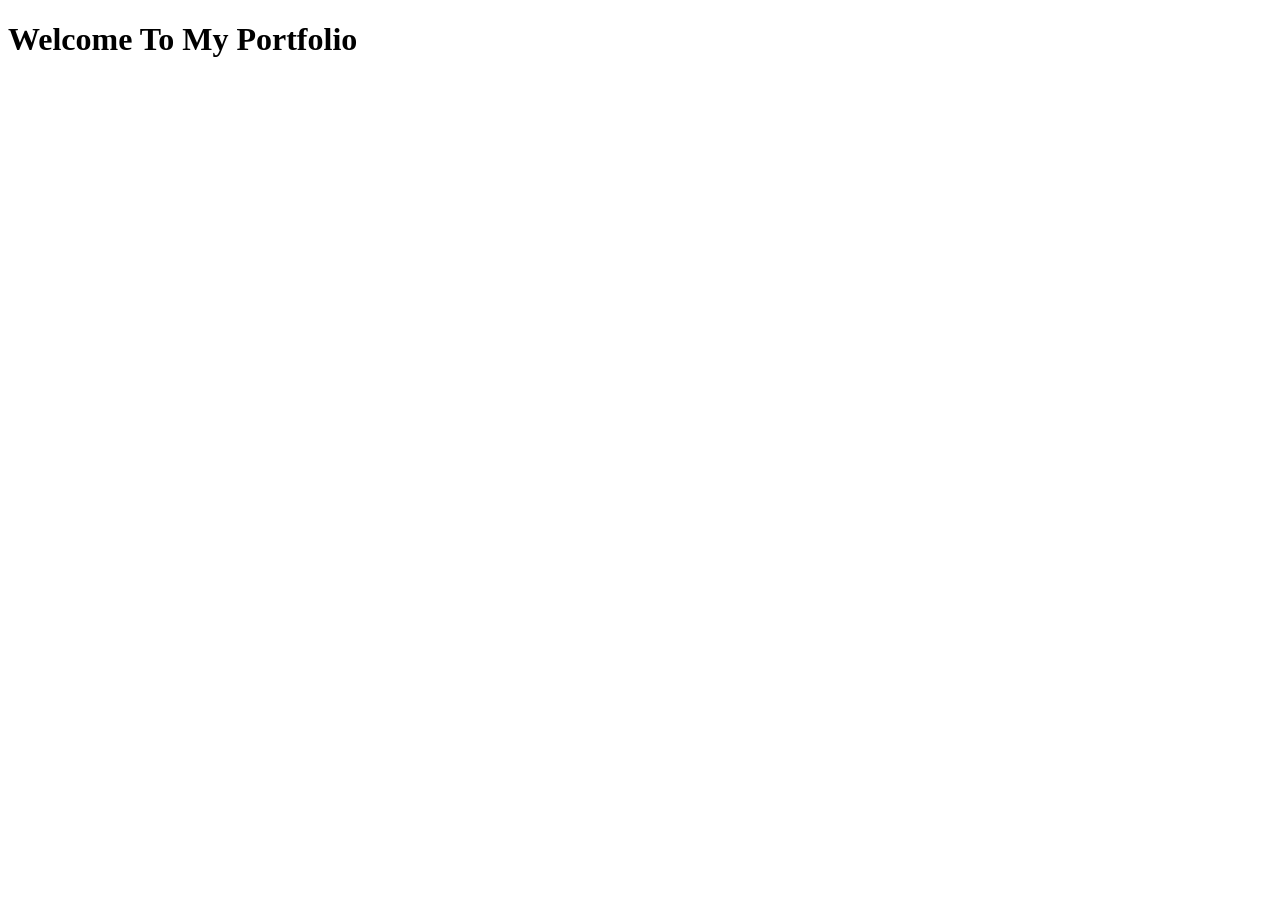
==== docs/index.html @ 884fb928 "Rename MyPortfolio/docs/index.html to docs/index.html" ====
<!DOCTYPE html>
<html lang="en">
<head>
    <meta charset="UTF-8">
    <meta name="viewport" content="width=device-width, initial-scale=1.0">
    <title>Document</title>
</head>
<body>
    <h1>Welcome To My Portfolio</h1>
</body>
</html>
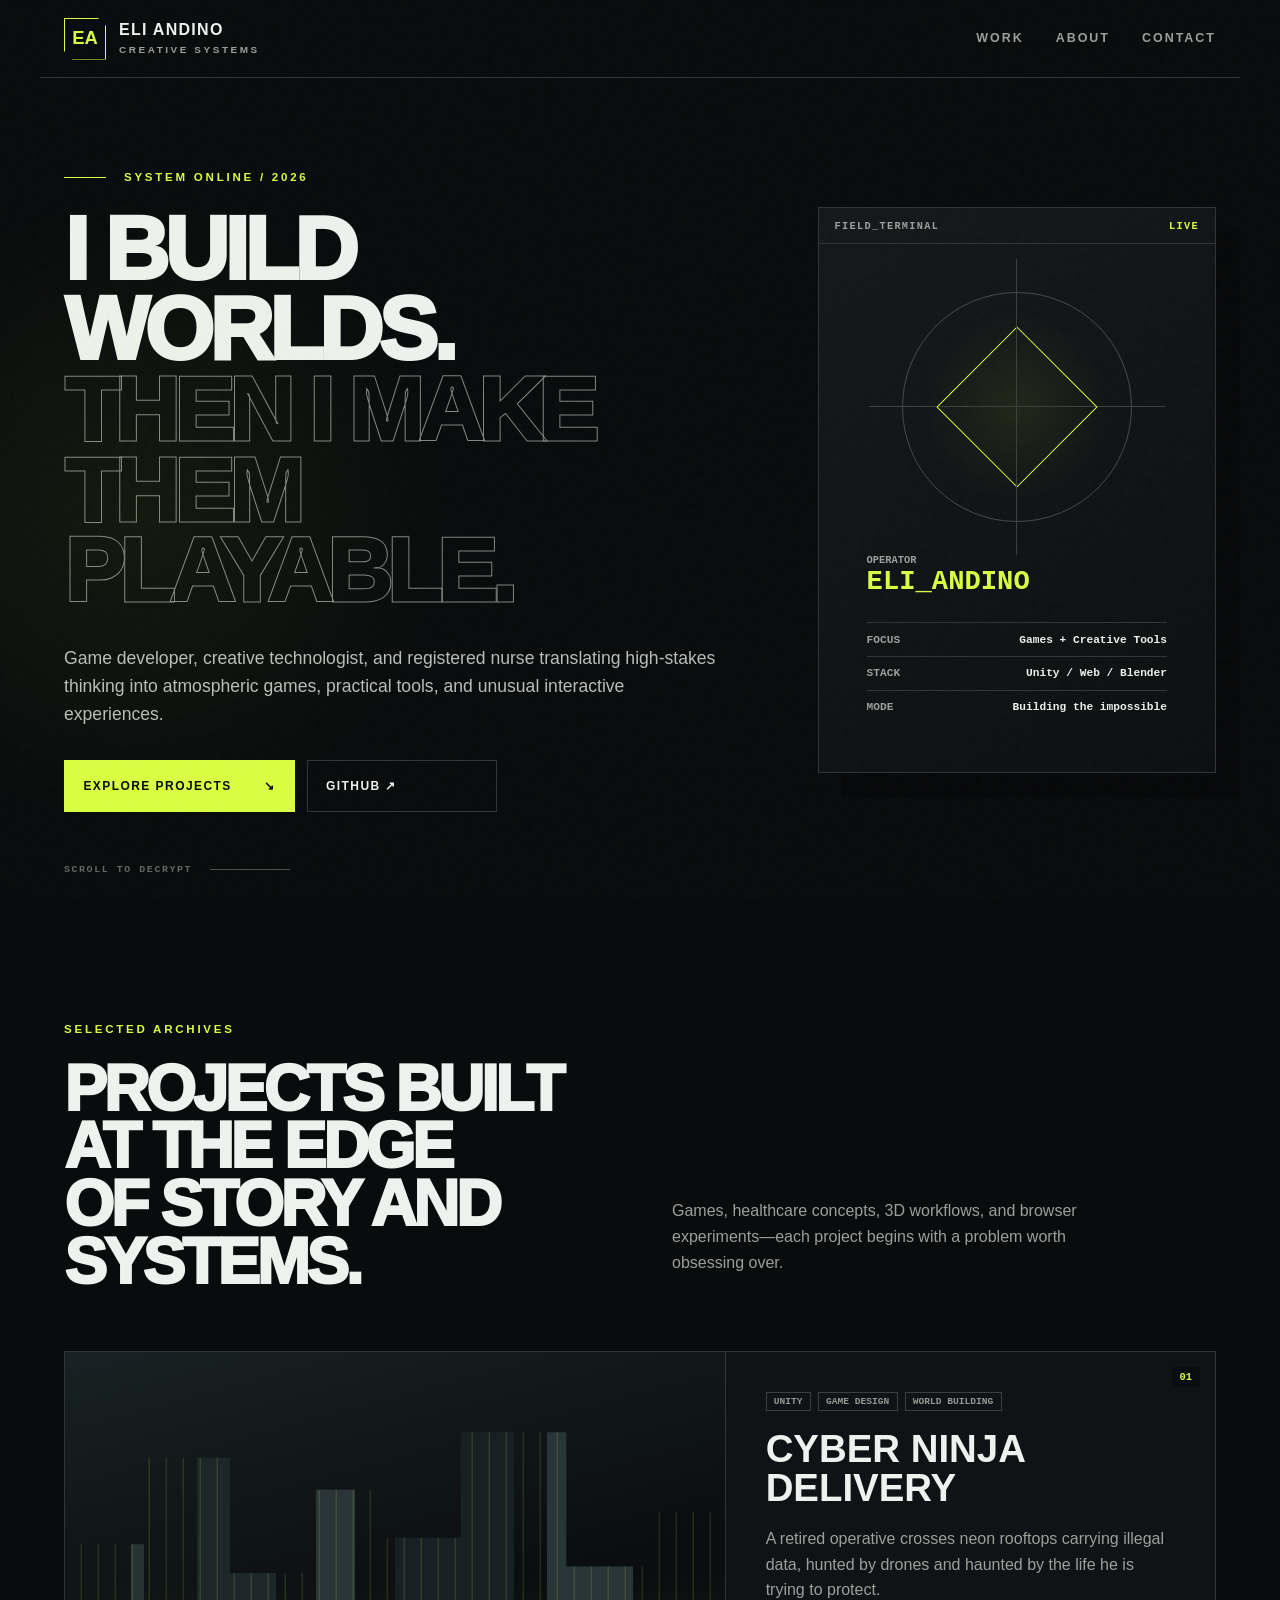
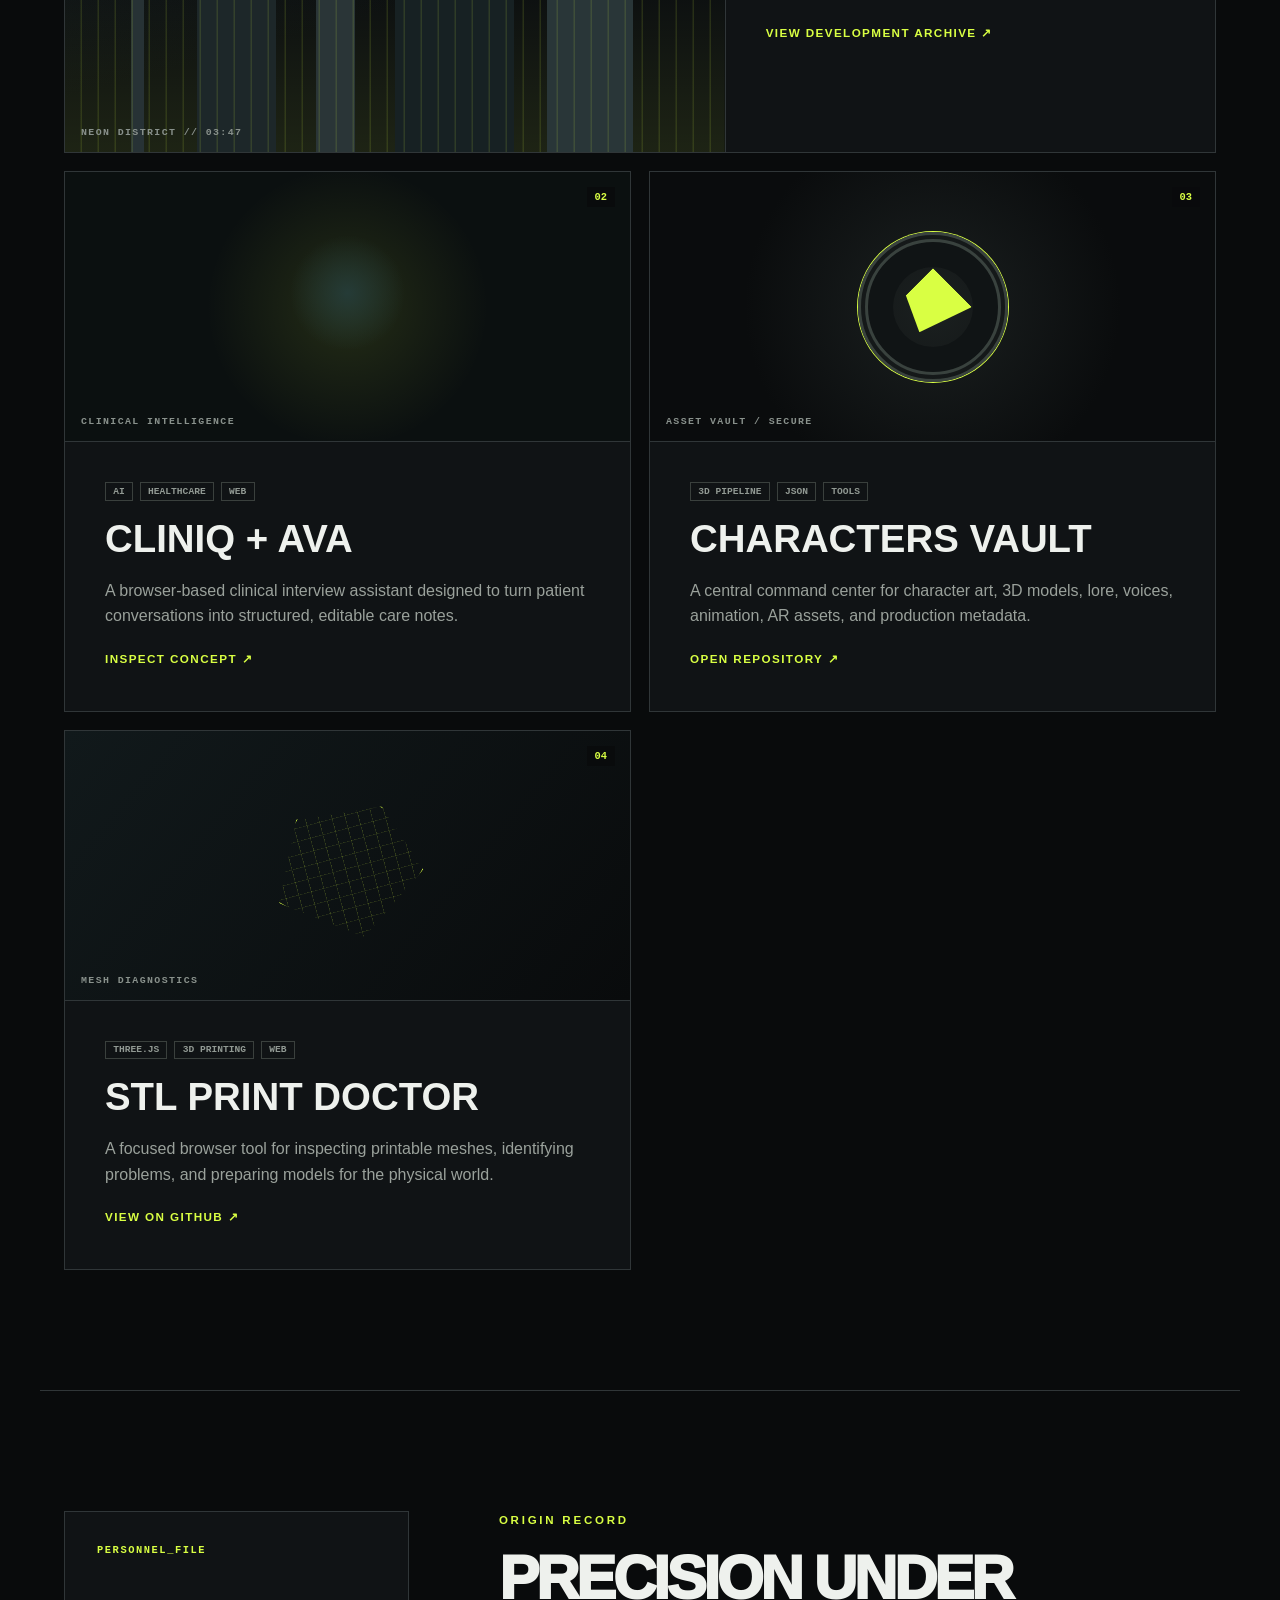
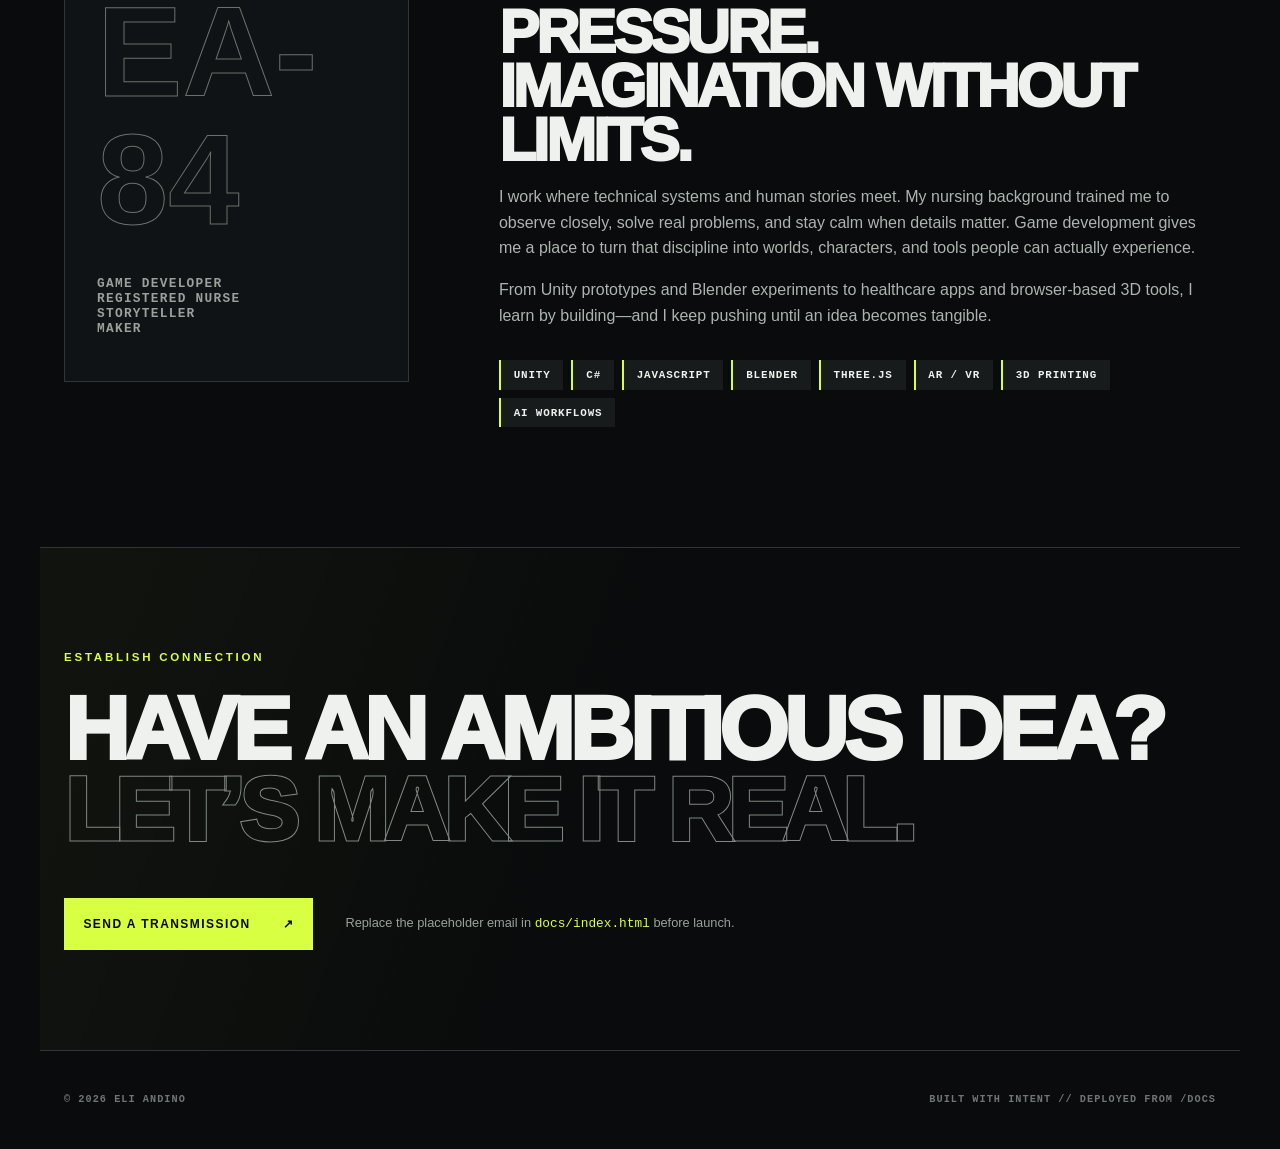
==== commit fcb5c145: "Add files via upload" ====
--- a/docs/index.html
+++ b/docs/index.html
@@ -1,11 +1,106 @@
-<!DOCTYPE html>
+<!doctype html>
 <html lang="en">
 <head>
-    <meta charset="UTF-8">
-    <meta name="viewport" content="width=device-width, initial-scale=1.0">
-    <title>Document</title>
+  <meta charset="utf-8">
+  <meta name="viewport" content="width=device-width,initial-scale=1">
+  <meta name="theme-color" content="#090b0c">
+  <meta name="description" content="Eli Andino — game developer and creative technologist building atmospheric worlds, useful tools, and experimental interactive experiences.">
+  <title>Eli Andino // Creative Systems</title>
+  <link rel="icon" href="assets/favicon.svg" type="image/svg+xml">
+  <link rel="stylesheet" href="styles.css">
 </head>
 <body>
-    <h1>Welcome To My Portfolio</h1>
+  <a class="skip-link" href="#main">Skip to content</a>
+  <div class="noise" aria-hidden="true"></div>
+  <header class="site-header">
+    <a class="brand" href="#top" aria-label="Eli Andino home">
+      <span class="brand-mark">EA</span>
+      <span class="brand-copy">ELI ANDINO<small>CREATIVE SYSTEMS</small></span>
+    </a>
+    <button class="menu-toggle" type="button" aria-expanded="false" aria-controls="site-nav">MENU</button>
+    <nav id="site-nav" aria-label="Primary navigation">
+      <a href="#work">Work</a>
+      <a href="#about">About</a>
+      <a href="#contact">Contact</a>
+    </nav>
+  </header>
+
+  <main id="main">
+    <section class="hero" id="top">
+      <div class="hero-copy reveal">
+        <p class="eyebrow"><span></span> SYSTEM ONLINE / 2026</p>
+        <h1>I build worlds.<br><em>Then I make them playable.</em></h1>
+        <p class="hero-intro">Game developer, creative technologist, and registered nurse translating high-stakes thinking into atmospheric games, practical tools, and unusual interactive experiences.</p>
+        <div class="hero-actions">
+          <a class="button button-primary" href="#work">Explore projects <span>↘</span></a>
+          <a class="button button-ghost" href="https://github.com/eliandino" target="_blank" rel="noreferrer">GitHub ↗</a>
+        </div>
+      </div>
+      <div class="hero-console reveal" aria-label="Developer status panel">
+        <div class="console-bar"><span>FIELD_TERMINAL</span><span>LIVE</span></div>
+        <div class="console-core">
+          <div class="reticle" aria-hidden="true"><span></span></div>
+          <p>OPERATOR</p><strong>ELI_ANDINO</strong>
+          <dl>
+            <div><dt>FOCUS</dt><dd>Games + Creative Tools</dd></div>
+            <div><dt>STACK</dt><dd>Unity / Web / Blender</dd></div>
+            <div><dt>MODE</dt><dd>Building the impossible</dd></div>
+          </dl>
+        </div>
+      </div>
+      <div class="scroll-signal" aria-hidden="true">SCROLL TO DECRYPT <span></span></div>
+    </section>
+
+    <section class="work section" id="work">
+      <header class="section-heading reveal">
+        <p class="eyebrow">SELECTED ARCHIVES</p>
+        <h2>Projects built at the edge<br>of story and systems.</h2>
+        <p>Games, healthcare concepts, 3D workflows, and browser experiments—each project begins with a problem worth obsessing over.</p>
+      </header>
+      <div class="project-grid">
+        <article class="project-card featured reveal" data-index="01">
+          <div class="card-visual visual-cyber"><span>NEON DISTRICT // 03:47</span><div class="city-lines"></div></div>
+          <div class="card-body"><div class="tags"><span>UNITY</span><span>GAME DESIGN</span><span>WORLD BUILDING</span></div><h3>Cyber Ninja Delivery</h3><p>A retired operative crosses neon rooftops carrying illegal data, hunted by drones and haunted by the life he is trying to protect.</p><a href="https://github.com/eliandino" target="_blank" rel="noreferrer">View development archive ↗</a></div>
+        </article>
+        <article class="project-card reveal" data-index="02">
+          <div class="card-visual visual-ava"><span>CLINICAL INTELLIGENCE</span><div class="pulse"></div></div>
+          <div class="card-body"><div class="tags"><span>AI</span><span>HEALTHCARE</span><span>WEB</span></div><h3>ClinIQ + AVA</h3><p>A browser-based clinical interview assistant designed to turn patient conversations into structured, editable care notes.</p><a href="https://github.com/eliandino" target="_blank" rel="noreferrer">Inspect concept ↗</a></div>
+        </article>
+        <article class="project-card reveal" data-index="03">
+          <div class="card-visual visual-vault"><span>ASSET VAULT / SECURE</span><div class="vault-ring"></div></div>
+          <div class="card-body"><div class="tags"><span>3D PIPELINE</span><span>JSON</span><span>TOOLS</span></div><h3>Characters Vault</h3><p>A central command center for character art, 3D models, lore, voices, animation, AR assets, and production metadata.</p><a href="https://github.com/eliandino" target="_blank" rel="noreferrer">Open repository ↗</a></div>
+        </article>
+        <article class="project-card reveal" data-index="04">
+          <div class="card-visual visual-print"><span>MESH DIAGNOSTICS</span><div class="mesh"></div></div>
+          <div class="card-body"><div class="tags"><span>THREE.JS</span><span>3D PRINTING</span><span>WEB</span></div><h3>STL Print Doctor</h3><p>A focused browser tool for inspecting printable meshes, identifying problems, and preparing models for the physical world.</p><a href="https://github.com/eliandino/stl-print-doctor" target="_blank" rel="noreferrer">View on GitHub ↗</a></div>
+        </article>
+      </div>
+    </section>
+
+    <section class="about section" id="about">
+      <div class="about-code reveal"><span>PERSONNEL_FILE</span><strong>EA-84</strong><p>GAME DEVELOPER<br>REGISTERED NURSE<br>STORYTELLER<br>MAKER</p></div>
+      <div class="about-copy reveal">
+        <p class="eyebrow">ORIGIN RECORD</p>
+        <h2>Precision under pressure.<br>Imagination without limits.</h2>
+        <p>I work where technical systems and human stories meet. My nursing background trained me to observe closely, solve real problems, and stay calm when details matter. Game development gives me a place to turn that discipline into worlds, characters, and tools people can actually experience.</p>
+        <p>From Unity prototypes and Blender experiments to healthcare apps and browser-based 3D tools, I learn by building—and I keep pushing until an idea becomes tangible.</p>
+        <div class="skill-list" aria-label="Core skills">
+          <span>UNITY</span><span>C#</span><span>JAVASCRIPT</span><span>BLENDER</span><span>THREE.JS</span><span>AR / VR</span><span>3D PRINTING</span><span>AI WORKFLOWS</span>
+        </div>
+      </div>
+    </section>
+
+    <section class="contact section" id="contact">
+      <p class="eyebrow reveal">ESTABLISH CONNECTION</p>
+      <h2 class="reveal">Have an ambitious idea?<br><em>Let’s make it real.</em></h2>
+      <div class="contact-row reveal">
+        <a class="button button-primary" href="mailto:your.email@example.com">Send a transmission <span>↗</span></a>
+        <p>Replace the placeholder email in <code>docs/index.html</code> before launch.</p>
+      </div>
+    </section>
+  </main>
+
+  <footer><p>© <span id="year"></span> ELI ANDINO</p><p>BUILT WITH INTENT // DEPLOYED FROM /DOCS</p></footer>
+  <script src="app.js"></script>
 </body>
 </html>
--- a/docs/styles.css
+++ b/docs/styles.css
@@ -0,0 +1 @@
+:root{--ink:#090b0c;--panel:#101315;--panel-2:#15191b;--text:#eef1ed;--muted:#9aa19b;--acid:#d9ff43;--line:#303638;--max:1200px}*{box-sizing:border-box}html{scroll-behavior:smooth}body{margin:0;background:var(--ink);color:var(--text);font-family:"Arial Narrow",Inter,Arial,sans-serif;font-size:16px;line-height:1.6;overflow-x:hidden}body::before{content:"";position:fixed;inset:0;pointer-events:none;background:repeating-linear-gradient(0deg,transparent 0 4px,rgba(255,255,255,.012) 5px);z-index:20}.noise{position:fixed;inset:0;opacity:.025;pointer-events:none;z-index:19;background-image:url("data:image/svg+xml,%3Csvg viewBox='0 0 180 180' xmlns='http://www.w3.org/2000/svg'%3E%3Cfilter id='n'%3E%3CfeTurbulence type='fractalNoise' baseFrequency='.9' numOctaves='4' stitchTiles='stitch'/%3E%3C/filter%3E%3Crect width='100%25' height='100%25' filter='url(%23n)' opacity='.8'/%3E%3C/svg%3E")}.skip-link{position:fixed;top:-5rem;left:1rem;background:var(--acid);color:#000;padding:.7rem 1rem;z-index:50}.skip-link:focus{top:1rem}.site-header{height:78px;max-width:var(--max);margin:auto;padding:0 24px;display:flex;align-items:center;justify-content:space-between;border-bottom:1px solid var(--line);position:relative;z-index:30}.brand{display:flex;align-items:center;gap:13px;color:var(--text);text-decoration:none;line-height:1}.brand-mark{display:grid;place-items:center;width:42px;height:42px;border:1px solid var(--acid);color:var(--acid);font-weight:900;font-size:1.15rem;clip-path:polygon(0 0,80% 0,100% 20%,100% 100%,20% 100%,0 80%)}.brand-copy{font-weight:900;letter-spacing:.08em}.brand-copy small{display:block;color:var(--muted);font-size:.62rem;letter-spacing:.26em;margin-top:7px}.site-header nav{display:flex;gap:2rem}.site-header nav a{color:var(--muted);text-decoration:none;text-transform:uppercase;font-size:.78rem;letter-spacing:.16em;font-weight:800}.site-header nav a:hover,.site-header nav a:focus-visible{color:var(--acid)}.menu-toggle{display:none}.hero{min-height:calc(100vh - 78px);max-width:var(--max);margin:auto;padding:8vh 24px 70px;display:grid;grid-template-columns:1.25fr .75fr;align-items:center;gap:7vw;position:relative}.hero::before{content:"";position:absolute;top:10%;left:-20vw;width:55vw;height:55vw;background:radial-gradient(circle,rgba(217,255,67,.055),transparent 64%);pointer-events:none}.eyebrow{font-size:.72rem;letter-spacing:.24em;font-weight:900;color:var(--acid);text-transform:uppercase;margin:0 0 1.4rem}.eyebrow span{display:inline-block;width:42px;border-top:1px solid var(--acid);vertical-align:middle;margin-right:12px}.hero h1,.section h2{font-size:clamp(3rem,7vw,6.7rem);line-height:.9;text-transform:uppercase;letter-spacing:-.055em;margin:0;font-weight:950}.hero h1 em,.contact h2 em{font-style:normal;color:transparent;-webkit-text-stroke:1px #7f8881}.hero-intro{max-width:660px;color:#b8beba;font-size:1.1rem;margin:2rem 0}.hero-actions{display:flex;flex-wrap:wrap;gap:12px}.button{display:inline-flex;align-items:center;justify-content:space-between;gap:2rem;min-width:190px;padding:.95rem 1.15rem;text-decoration:none;text-transform:uppercase;font-size:.75rem;letter-spacing:.12em;font-weight:900;border:1px solid var(--line);transition:.2s ease}.button-primary{background:var(--acid);color:#080a09;border-color:var(--acid)}.button-primary:hover{background:#efffb0}.button-ghost{color:var(--text)}.button-ghost:hover{border-color:var(--acid);color:var(--acid)}.hero-console{background:linear-gradient(145deg,#15191b,#0d0f10);border:1px solid var(--line);box-shadow:24px 24px 0 rgba(0,0,0,.28);transform:rotate(1.5deg)}.console-bar{padding:.7rem 1rem;border-bottom:1px solid var(--line);display:flex;justify-content:space-between;color:var(--muted);font:700 .64rem monospace;letter-spacing:.13em}.console-bar span:last-child{color:var(--acid)}.console-core{padding:clamp(1.5rem,4vw,3rem)}.reticle{aspect-ratio:1;max-width:230px;margin:0 auto 2rem;border:1px solid #444c48;border-radius:50%;display:grid;place-items:center;position:relative;background:radial-gradient(circle,rgba(217,255,67,.08),transparent 58%)}.reticle::before,.reticle::after{content:"";position:absolute;background:#3b413e}.reticle::before{width:130%;height:1px}.reticle::after{height:130%;width:1px}.reticle span{width:50%;height:50%;border:1px solid var(--acid);transform:rotate(45deg);animation:orbit 8s linear infinite}.console-core>p{font:700 .65rem monospace;color:var(--muted);margin:0}.console-core>strong{font:900 1.7rem monospace;color:var(--acid)}dl{margin:1.6rem 0 0}dl div{border-top:1px solid var(--line);padding:.65rem 0;display:flex;justify-content:space-between;gap:1rem;font:700 .7rem monospace}dt{color:var(--muted)}dd{margin:0;text-align:right}.scroll-signal{position:absolute;bottom:25px;left:24px;color:#626965;font:700 .62rem monospace;letter-spacing:.16em}.scroll-signal span{display:inline-block;width:80px;border-top:1px solid #4a514d;margin-left:10px;vertical-align:middle}.section{max-width:var(--max);margin:auto;padding:120px 24px}.section-heading{display:grid;grid-template-columns:1fr 1fr;column-gap:4rem;margin-bottom:60px}.section-heading .eyebrow{grid-column:1/-1}.section-heading h2{font-size:clamp(2.6rem,5vw,5.2rem)}.section-heading>p:last-child{color:var(--muted);align-self:end;max-width:430px}.project-grid{display:grid;grid-template-columns:1fr 1fr;gap:18px}.project-card{background:var(--panel);border:1px solid var(--line);position:relative;transition:transform .25s,border-color .25s}.project-card:hover{transform:translateY(-5px);border-color:#5d665e}.project-card::before{content:attr(data-index);position:absolute;top:15px;right:15px;z-index:2;font:700 .65rem monospace;color:var(--acid);background:#090b0ccc;padding:.25rem .5rem}.project-card.featured{grid-column:1/-1;display:grid;grid-template-columns:1.35fr 1fr}.card-visual{height:270px;overflow:hidden;position:relative;background:#090b0c;border-bottom:1px solid var(--line)}.featured .card-visual{height:100%;min-height:400px;border:0;border-right:1px solid var(--line)}.card-visual>span{position:absolute;left:16px;bottom:14px;color:#89918c;font:700 .62rem monospace;letter-spacing:.14em;z-index:2}.visual-cyber{background:linear-gradient(165deg,#182123 0%,#0b0e10 60%)}.city-lines{position:absolute;inset:20% 0 0;background:linear-gradient(90deg,transparent 10%,#273235 10% 12%,transparent 12% 20%,#1d2729 20% 32%,transparent 32% 38%,#2a3537 38% 44%,transparent 44% 50%,#172123 50% 68%,transparent 68% 73%,#293638 73% 86%,transparent 86%),linear-gradient(0deg,rgba(217,255,67,.09),transparent 55%);clip-path:polygon(0 35%,12% 35%,12% 8%,25% 8%,25% 44%,37% 44%,37% 18%,48% 18%,48% 33%,60% 33%,60% 0,76% 0,76% 42%,88% 42%,88% 25%,100% 25%,100% 100%,0 100%)}.city-lines::after{content:"";position:absolute;inset:0;background:repeating-linear-gradient(90deg,transparent 0 15px,rgba(217,255,67,.12) 16px 17px)}.visual-ava{background:radial-gradient(circle at 50% 45%,#253b37,transparent 18%),radial-gradient(circle at 50% 50%,rgba(217,255,67,.12),transparent 45%),#0b1010}.pulse{position:absolute;top:50%;left:10%;right:10%;height:1px;background:var(--acid);box-shadow:0 0 12px var(--acid);clip-path:polygon(0 48%,30% 48%,35% 0,40% 100%,45% 48%,100% 48%,100% 52%,45% 52%,40% 100%,35% 0,30% 52%,0 52%)}.visual-vault{background:radial-gradient(circle,#1b2020,transparent 60%),#0a0c0d}.vault-ring{width:150px;height:150px;border:10px double #39423e;border-radius:50%;position:absolute;left:50%;top:50%;transform:translate(-50%,-50%);box-shadow:inset 0 0 0 25px #101415,0 0 0 1px var(--acid)}.vault-ring::after{content:"";position:absolute;width:55px;height:55px;background:var(--acid);left:50%;top:50%;transform:translate(-50%,-50%) rotate(45deg);clip-path:polygon(0 0,100% 0,65% 100%,0 70%)}.visual-print{background:linear-gradient(130deg,#11191b,#090b0c)}.mesh{width:135px;height:135px;position:absolute;left:50%;top:50%;transform:translate(-50%,-50%) rotate(30deg);border:1px solid var(--acid);background:repeating-linear-gradient(45deg,transparent 0 12px,rgba(217,255,67,.22) 13px),repeating-linear-gradient(-45deg,transparent 0 12px,rgba(217,255,67,.16) 13px);clip-path:polygon(50% 0,100% 25%,87% 90%,20% 100%,0 40%)}.card-body{padding:clamp(1.5rem,4vw,2.5rem)}.tags{display:flex;flex-wrap:wrap;gap:7px}.tags span{border:1px solid #3a403d;color:#919993;padding:.18rem .45rem;font:700 .6rem monospace}.card-body h3{font-size:clamp(1.7rem,3vw,2.6rem);text-transform:uppercase;line-height:1;margin:1.2rem 0}.card-body p{color:var(--muted);max-width:560px}.card-body a{color:var(--acid);font-size:.73rem;font-weight:900;letter-spacing:.12em;text-transform:uppercase;text-decoration:none}.about{display:grid;grid-template-columns:.65fr 1.35fr;gap:7vw;border-top:1px solid var(--line)}.about-code{border:1px solid var(--line);padding:2rem;height:max-content;background:var(--panel)}.about-code span{display:block;color:var(--acid);font:700 .65rem monospace;letter-spacing:.15em}.about-code strong{display:block;font-size:clamp(4rem,10vw,8rem);line-height:1;margin:2rem 0;color:transparent;-webkit-text-stroke:1px #69716c}.about-code p{font:700 .8rem monospace;color:var(--muted);letter-spacing:.1em}.about-copy h2{font-size:clamp(2.4rem,4.7vw,4.8rem)}.about-copy>p:not(.eyebrow){color:#adb4af;max-width:700px}.skill-list{display:flex;flex-wrap:wrap;gap:8px;margin-top:2rem}.skill-list span{background:#171b1c;border-left:2px solid var(--acid);padding:.55rem .8rem;font:700 .68rem monospace;letter-spacing:.08em}.contact{border-top:1px solid var(--line);border-bottom:1px solid var(--line);padding-top:100px;padding-bottom:100px;background:linear-gradient(110deg,rgba(217,255,67,.04),transparent 50%)}.contact h2{font-size:clamp(3rem,7vw,6.5rem)}.contact-row{margin-top:3rem;display:flex;align-items:center;gap:2rem}.contact-row p{color:var(--muted);font-size:.8rem}.contact code{color:var(--acid)}footer{max-width:var(--max);margin:auto;padding:2rem 24px;display:flex;justify-content:space-between;color:#6f7671;font:700 .64rem monospace;letter-spacing:.1em}.reveal{opacity:0;transform:translateY(24px);transition:opacity .7s ease,transform .7s ease}.reveal.visible{opacity:1;transform:none}@keyframes orbit{to{transform:rotate(405deg)}}@media (prefers-reduced-motion:reduce){html{scroll-behavior:auto}.reticle span{animation:none}.reveal{opacity:1;transform:none;transition:none}}@media(max-width:780px){.site-header{height:68px}.menu-toggle{display:block;background:transparent;color:var(--acid);border:1px solid var(--line);padding:.55rem .7rem;font:700 .7rem monospace}.site-header nav{display:none;position:absolute;top:67px;left:24px;right:24px;background:#101314;border:1px solid var(--line);padding:1rem;flex-direction:column;gap:0}.site-header nav.open{display:flex}.site-header nav a{padding:.8rem}.hero{min-height:auto;grid-template-columns:1fr;padding-top:70px;gap:4rem}.hero h1{font-size:clamp(3rem,15vw,5rem)}.scroll-signal{display:none}.section{padding-top:90px;padding-bottom:90px}.section-heading,.about{grid-template-columns:1fr}.section-heading>p:last-child{margin-top:1.2rem}.project-grid{grid-template-columns:1fr}.project-card.featured{grid-column:auto;display:block}.featured .card-visual{height:300px;min-height:0;border-right:0;border-bottom:1px solid var(--line)}.about-code{max-width:340px}.contact-row,footer{align-items:flex-start;flex-direction:column}.contact-row{gap:1rem}}
